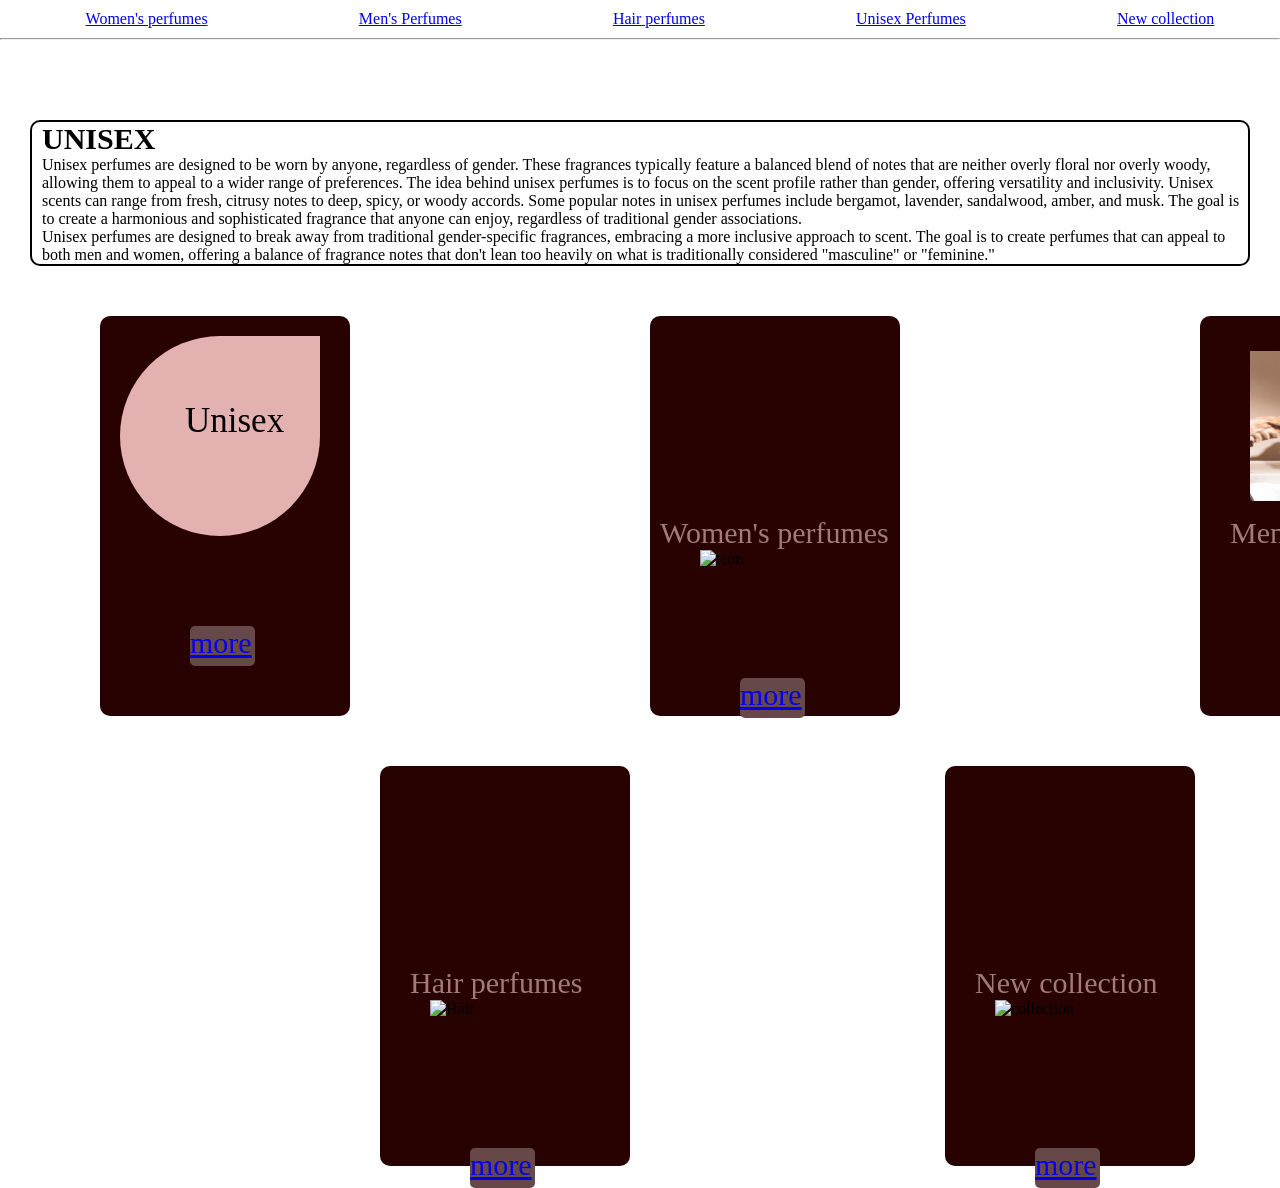
==== index.html @ 93e04675 "make a website" ====
<!DOCTYPE html>
<html lang="en">
  <head>
    <meta charset="UTF-8" />
    <meta name="viewport" content="width=device-width, initial-scale=1.0" />
    <title>Document</title>
    <link rel="stylesheet" href="./css/index.css" />
  </head>
  <body>
    <header>
      <nav class="perfumes">
        <ul>
            <li class="box"><a  href="./women.html">Women's perfumes</a></li>
            <li class="box"><a  href="./men.html">Men's Perfumes</a></li>
            <li class="box"><a  href="./hair.html">Hair perfumes</a ></li>
                <li class="box"><a href="./index.html">Unisex Perfumes</a></li>
                <li class="box"><a  href="./collection.html">New collection</a></li>
        </ul>
      </nav>
    </header>
    <hr />
    <main>
      <section class="uni">
        <h2>UNISEX</h2>
        <p>
          Unisex perfumes are designed to be worn by anyone, regardless of
          gender. These fragrances typically feature a balanced blend of notes
          that are neither overly floral nor overly woody, allowing them to
          appeal to a wider range of preferences. The idea behind unisex
          perfumes is to focus on the scent profile rather than gender, offering
          versatility and inclusivity. Unisex scents can range from fresh,
          citrusy notes to deep, spicy, or woody accords. Some popular notes in
          unisex perfumes include bergamot, lavender, sandalwood, amber, and
          musk. The goal is to create a harmonious and sophisticated fragrance
          that anyone can enjoy, regardless of traditional gender associations.
        </p>
        <p>
          Unisex perfumes are designed to break away from traditional
          gender-specific fragrances, embracing a more inclusive approach to
          scent. The goal is to create perfumes that can appeal to both men and
          women, offering a balance of fragrance notes that don't lean too
          heavily on what is traditionally considered "masculine" or "feminine."
        </p>
      </section class="parent">
      <section>
      <section class="wrap">
        <div class="top">Unisex</div>
        <div class="option"><a href="#">more</a></div>
      </section>
      <section class="wrap-2">
        <div class="left">Women's perfumes</div>
        <img  class="icon" src="https://encrypted-tbn0.gstatic.com/images?q=tbn:ANd9GcTBuVDRbb2Zofj2XPlyijYB-8efkFx-Ey2dTg&s" alt="icon">
        <div class="option-1"><a href="#">more</a></div>
      </section>
    <section class="wrap-3">
        <div class="right">Men's perfumes</div>
        <img src="./css/l_20201-s41085z8-m0t_a.webp" alt="men">
        <div class="option-2"><a href="#">more</a></div>
    </section>
    <section class="wrap-4">
        <div class="down">Hair perfumes</div>
        <img src="https://encrypted-tbn0.gstatic.com/images?q=tbn:ANd9GcQTSCcMc5JO1GQIcvwoDO4v_j6a1aolMS6FVA&s" alt="Hair">
        <div class="option-3"><a href="#">more</a></div>
    </section>
    <section class="wrap-5">
        <div class="deep">New collection</div>
        <img class="new" src="https://i.pinimg.com/736x/e7/57/69/e75769ff49e170b925644c1affc863f5.jpg" alt="collection">
        <div class="option-4"><a href="#">more</a></div>
    </section>
</section>
    </main>
  </body>
</html>
---- css/index.css ----
*{
    padding: 0;
    margin: 0;
    box-sizing: border-box;
}
ul{
    display: flex;
    flex-direction: row;
    justify-content: space-around;
    flex-wrap: wrap;
 
}
.box {
 list-style: none;
 font-family: Cambria, Cochin, Georgia, Times, 'Times New Roman', serif;
 margin-top: 10px;
 margin-left: 20px;
 margin-bottom: 10px;
}
.uni {
  border: 2px solid black;
  margin-right: 30px;
  margin-left: 30px;
  margin-top: 80px;
  border-radius: 10px;
  padding-left: 10px;
}
h2 {
  font-weight: 2rem;
  font-size: 30px;
}
.parent {
  display: flex;
  flex-direction: row;
  justify-content: space-between;
  position: relative;
}
.wrap {
    position: absolute;
  background-color: rgb(40, 1, 1);
  width: 250px;
  height: 400px;
  border-radius: 10px;
  margin-top: 50px;
  margin-left: 100px;
}
.top {
  font-size: 35px;
  text-align: center;
  padding: 65px;
  background-color: rgb(228, 177, 177);
  width: 200px;
  height: 200px;
  border-top-left-radius: 50%;
  border-bottom-left-radius: 50%;
  border-bottom-right-radius: 50%;
  margin-left: 20px;
  margin-top: 20px;
}
.option{
    font-size: 30px;
    background-color: rgb(103, 72, 72);
    width: 65px;
    height: 40px;
    margin-top: 90px;
    margin-left: 90px;
    border-radius: 5px;
}
.wrap-2 {
    position: absolute;
  background-color: rgb(40, 1, 1);
  width: 250px;
  height: 400px;
  border-radius: 10px;
  align-self: center;
  margin-top: 50px;
    margin-left: 650px;
}
.left{
    color: rgb(163, 121, 121);
    font-size: 30px;
    margin-top: 200px;
    margin-left: 10px;
}
.icon{
    margin-bottom: 100px;
    margin-top: -200px;
}
.option-1{
    font-size: 30px;
    background-color: rgb(103, 72, 72);
    width: 65px;
    height: 40px;
    margin-top: 10px;
    margin-left: 90px;
    border-radius: 5px;
}
.wrap-3 {
    position: absolute;
  background-color: rgb(40, 1, 1);
  width: 250px;
  height: 400px;
  border-radius: 10px;
  margin-top: 50px;
    margin-left: 1200px; 
}
img{
    width: 150px;
    height: 150px;
    margin-top: -199px;
    margin-left: 50px;
    margin-bottom: 100px;
}
.right{
    color: rgb(163, 121, 121);
    font-size: 30px;
    margin-top: 200px;
    margin-left: 30px;
}
.option-2{
    font-size: 30px;
    background-color: rgb(103, 72, 72);
    width: 65px;
    height: 40px;
    margin-top: 10px;
    margin-left: 90px;
    border-radius: 5px;
}
.wrap-4{
    position: absolute;
    background-color: rgb(40, 1, 1);
    width: 250px;
    height: 400px;
    border-radius: 10px;
    margin-top: 500px;
    margin-left: 380px;
}
.down{
    color: rgb(163, 121, 121);
    font-size: 30px;
    margin-top: 200px;
    margin-left: 30px; 
}
.option-3{
    font-size: 30px;
    background-color: rgb(103, 72, 72);
    width: 65px;
    height: 40px;
    margin-top: 30px;
    margin-left: 90px;
    border-radius: 5px;
}
.wrap-5{
    position: absolute;
    background-color: rgb(40, 1, 1);
    width: 250px;
    height: 400px;
    border-radius: 10px;
    margin-top: 500px;
    margin-left: 945px;
}
.deep{
    color: rgb(163, 121, 121);
    font-size: 30px;
    margin-top: 200px;
    margin-left: 30px; 
}
.option-4{
    font-size: 30px;
    background-color: rgb(103, 72, 72);
    width: 65px;
    height: 40px;
    margin-top: 30px;
    margin-left: 90px;
    border-radius: 5px;
}
.new{
    width: 150px;
    height: 150px;
}
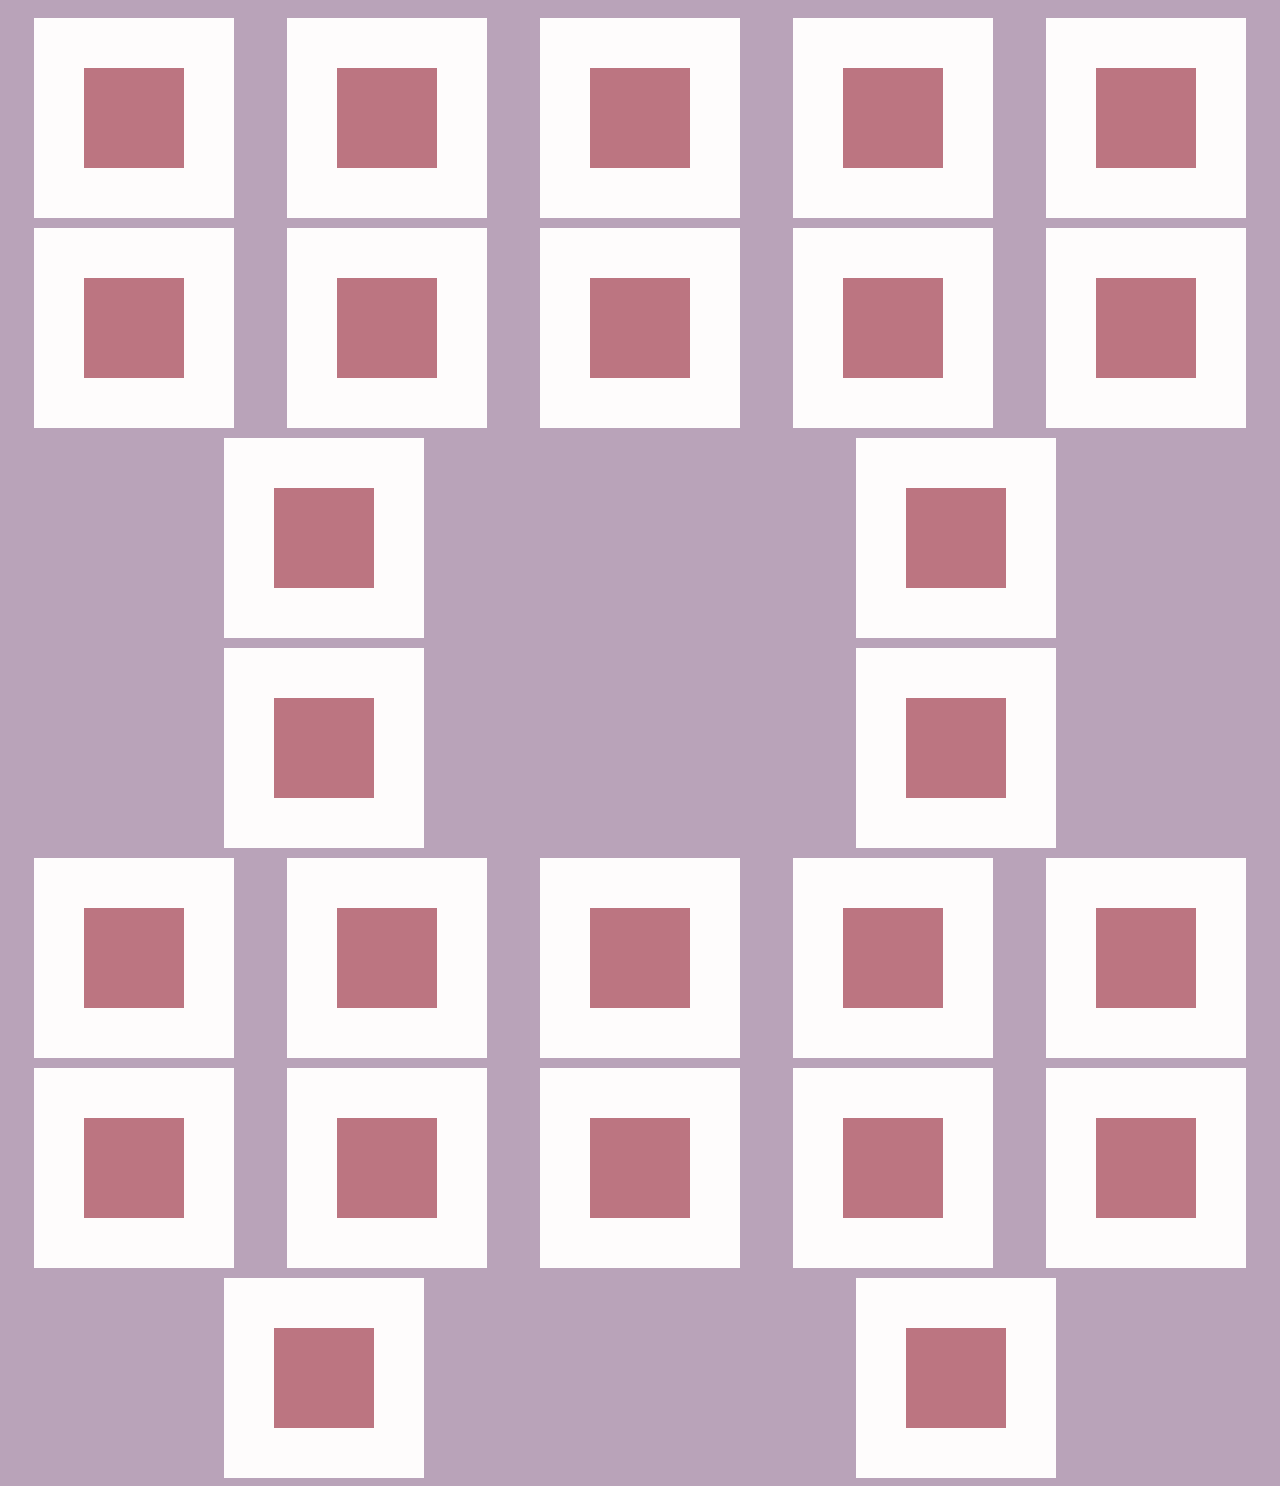
==== commit d2d1955c: "transform & transition" ====
--- a/index.html
+++ b/index.html
@@ -4,70 +4,126 @@
     <meta charset="UTF-8" />
     <meta name="viewport" content="width=device-width, initial-scale=1.0" />
     <title>Document</title>
-    <link rel="stylesheet" href="./css/index.css" />
+    <link rel="stylesheet" href="./index.css" />
   </head>
   <body>
-    <header>
-      <nav class="perfumes">
-        <ul>
-            <li class="box"><a  href="./women.html">Women's perfumes</a></li>
-            <li class="box"><a  href="./men.html">Men's Perfumes</a></li>
-            <li class="box"><a  href="./hair.html">Hair perfumes</a ></li>
-                <li class="box"><a href="./index.html">Unisex Perfumes</a></li>
-                <li class="box"><a  href="./collection.html">New collection</a></li>
-        </ul>
-      </nav>
-    </header>
-    <hr />
-    <main>
-      <section class="uni">
-        <h2>UNISEX</h2>
-        <p>
-          Unisex perfumes are designed to be worn by anyone, regardless of
-          gender. These fragrances typically feature a balanced blend of notes
-          that are neither overly floral nor overly woody, allowing them to
-          appeal to a wider range of preferences. The idea behind unisex
-          perfumes is to focus on the scent profile rather than gender, offering
-          versatility and inclusivity. Unisex scents can range from fresh,
-          citrusy notes to deep, spicy, or woody accords. Some popular notes in
-          unisex perfumes include bergamot, lavender, sandalwood, amber, and
-          musk. The goal is to create a harmonious and sophisticated fragrance
-          that anyone can enjoy, regardless of traditional gender associations.
-        </p>
-        <p>
-          Unisex perfumes are designed to break away from traditional
-          gender-specific fragrances, embracing a more inclusive approach to
-          scent. The goal is to create perfumes that can appeal to both men and
-          women, offering a balance of fragrance notes that don't lean too
-          heavily on what is traditionally considered "masculine" or "feminine."
-        </p>
-      </section class="parent">
-      <section>
-      <section class="wrap">
-        <div class="top">Unisex</div>
-        <div class="option"><a href="#">more</a></div>
-      </section>
-      <section class="wrap-2">
-        <div class="left">Women's perfumes</div>
-        <img  class="icon" src="https://encrypted-tbn0.gstatic.com/images?q=tbn:ANd9GcTBuVDRbb2Zofj2XPlyijYB-8efkFx-Ey2dTg&s" alt="icon">
-        <div class="option-1"><a href="#">more</a></div>
-      </section>
-    <section class="wrap-3">
-        <div class="right">Men's perfumes</div>
-        <img src="./css/l_20201-s41085z8-m0t_a.webp" alt="men">
-        <div class="option-2"><a href="#">more</a></div>
+    <section>
+      <div>
+        <span class="zero"></span>
+        <span class="one"></span>
+      </div>
+      <div>
+        <span class="zero"></span>
+        <span class="two"></span>
+      </div>
+      <div>
+        <span class="zero"></span>
+        <span class="three"></span>
+      </div>
+      <div>
+        <span class="zero"></span>
+        <span class="four"></span>
+      </div>
+      <div>
+        <span class="zero"></span>
+        <span class="five"></span>
+      </div>
     </section>
-    <section class="wrap-4">
-        <div class="down">Hair perfumes</div>
-        <img src="https://encrypted-tbn0.gstatic.com/images?q=tbn:ANd9GcQTSCcMc5JO1GQIcvwoDO4v_j6a1aolMS6FVA&s" alt="Hair">
-        <div class="option-3"><a href="#">more</a></div>
+    <section>
+      <div>
+        <span class="zero"></span>
+        <span class="six"></span>
+      </div>
+      <div>
+        <span class="zero"></span>
+        <span class="seven"></span>
+      </div>
+      <div>
+        <span class="zero"></span>
+        <span class="eight"></span>
+      </div>
+      <div>
+        <span class="zero"></span>
+        <span class="nine"></span>
+      </div>
+      <div>
+        <span class="zero"></span>
+        <span class="ten"></span>
+      </div>
     </section>
-    <section class="wrap-5">
-        <div class="deep">New collection</div>
-        <img class="new" src="https://i.pinimg.com/736x/e7/57/69/e75769ff49e170b925644c1affc863f5.jpg" alt="collection">
-        <div class="option-4"><a href="#">more</a></div>
+    <section>
+      <div>
+        <span class="zero"></span>
+        <span class="eleven"></span>
+      </div>
+      <div>
+        <span class="zero"></span>
+        <span class="twelve"></span>
+      </div>
     </section>
-</section>
-    </main>
+    <section>
+      <div>
+        <span class="zero"></span>
+        <span class="thirteen"></span>
+      </div>
+      <div>
+        <span class="zero"></span>
+        <span class="fourteen"></span>
+      </div>
+    </section>
+    <section>
+      <div>
+        <span class="zero"></span>
+        <span class="fifteen"></span>
+      </div>
+      <div>
+        <span class="zero"></span>
+        <span class="sixteen"></span>
+      </div>
+      <div>
+        <span class="zero"></span>
+        <span class="seventeen"></span>
+      </div>
+      <div>
+        <span class="zero"></span>
+        <span class="eighteen"></span>
+      </div>
+      <div>
+        <span class="zero"></span>
+        <span class="nineteen"></span>
+      </div>
+    </section>
+    <section>
+      <div>
+        <span class="zero" ></span>
+        <span class="twenty"></span>
+      </div>
+      <div>
+        <span class="zero"></span>
+        <span class="twenty-one"></span>
+      </div>
+      <div>
+        <span class="zero"></span>
+        <span class="twenty-two"></span>
+      </div>
+      <div>
+        <span class="zero"></span>
+        <span class="twenty-three"></span>
+      </div>
+      <div>
+        <span class="zero"></span>
+        <span class="twenty-four"></span>
+      </div>
+    </section>
+    <section>
+      <div>
+        <span class="zero"></span>
+        <span class="twenty-five"></span>
+      </div>
+      <div>
+        <span class="zero"></span>
+        <span class="twenty-six"></span>
+      </div>
+    </section>
   </body>
 </html>
--- a/index.css
+++ b/index.css
@@ -0,0 +1,159 @@
+/* *{
+    margin: 0;
+    padding: 0;
+    box-sizing: border-box;
+} */
+body{
+    background-color: rgb(185, 163, 185);
+}
+section{
+    display: flex;
+    flex-direction: row;
+    justify-content: space-around;
+}
+div{
+    width: 200px;
+    height: 200px;
+    background-color: rgb(254, 252, 252);
+    margin-top: 10px;
+    display: flex;
+    position: relative;
+    justify-content: center;
+    flex-direction: row;
+}
+.zero{
+    width: 100px;
+    height: 100px;
+    margin-top: 50px;
+    background-color: gray;
+    position: absolute;
+}
+span{
+    width: 100px;
+    height: 100px;
+    margin-top: 50px;
+    background-color: rgb(188, 117, 129);
+    position: absolute; 
+    z-index: 1; 
+}
+.one:hover{
+transform: rotate(45deg);
+transition: all 1s 1s;
+}
+.two:hover{
+   transform: scaleY(0.5);
+    transition: all 1s 1s;
+}
+.three:hover{
+    transform: scalex(0.5);
+    transition: all 1s 1s;
+}
+.four:hover{
+    transform: scale(2);
+    transition: all 1s 1s;  
+}
+.five:hover{
+    transform: scaleX(2);
+    transition: all 1s 1s; 
+}
+.six:hover{
+    transform: scaleY(2);
+    transition: all 1s 1s;
+}
+.seven:hover{
+    transform:skew(45deg);
+    transition: all 1s 1s;
+}
+.eight:hover{
+    transform:skew(-45deg);
+    transition: all 1s 1s;
+}
+.nine:hover{
+    transform:translate(40px, 40px);
+    transition: all 1s 1s;
+}
+.ten:hover{
+    transform:translate(40px);
+    transition: all 1s 1s;
+}
+.eleven:hover{
+    transform:translatey(40px);
+    transition: all 1s 1s;
+}
+.twelve:hover{
+  transform: perspective(100px) skew(-30deg) scalex(1.5);
+  transform-origin: bottom left;
+    transition: ease 1s 1s;
+}
+.thirteen:hover{
+    transform: perspective(100px) rotateX(60deg);
+    transition: all 1s 1s;
+}
+.fourteen:hover{
+    transform: perspective(100px) rotatey(60deg);
+    transition: all 1s 1s;
+}
+.fifteen:hover{
+    transform: rotate(60deg);
+    transform-origin: top right;
+    transition: ease-out 1s 1s;
+}
+.sixteen:hover{
+    transform: rotate(60deg);
+    transform-origin: bottom left;
+    transition: ease-out 1s 1s; 
+}
+.seventeen:hover{
+    transform:perspective(100px) rotatex(30deg);
+    transform-origin: bottom;
+    transition: all 1s 1s; 
+}
+.eighteen:hover{
+    transform:perspective(300px) rotatex(70deg);
+    transform-origin:top;
+    transition: all 1s 1s;
+}
+.nineteen:hover{
+    transform:perspective(300px) rotatey(70deg);
+    transform-origin: left;
+    transition: all 1s 1s;
+}
+.twenty:hover{
+    transform: perspective(300px) rotatey(60deg);
+    transform-origin: right;
+    transition: all 1s 1s;
+}
+.twenty-one:hover{
+transform: perspective(100px) scale(2);
+transform-origin: top right ;
+transition: all 1s 1s;
+}
+.twenty-two:hover{
+    transform: perspective(100px) scale(2);
+    transform-origin: bottom left ;
+    transition: all 1s 1s;
+}
+.twenty-three:hover{
+    transform:  scalex(1.5);
+    transform-origin: right ;
+    transition: all 1s 1s;
+}
+.twenty-four:hover{
+    transform:  scalex(1.5);
+    transform-origin: left ;
+    transition: all 1s 1s;
+}
+.twenty-five:hover{
+    transform:  scaleY(2);
+    transform-origin: top;
+    transition: all 1s 1s;
+}
+.twenty-six:hover{
+    transform:  scaley(2);
+    transform-origin: bottom ;
+    transition: all 1s 1s;
+}
+
+
+
+
